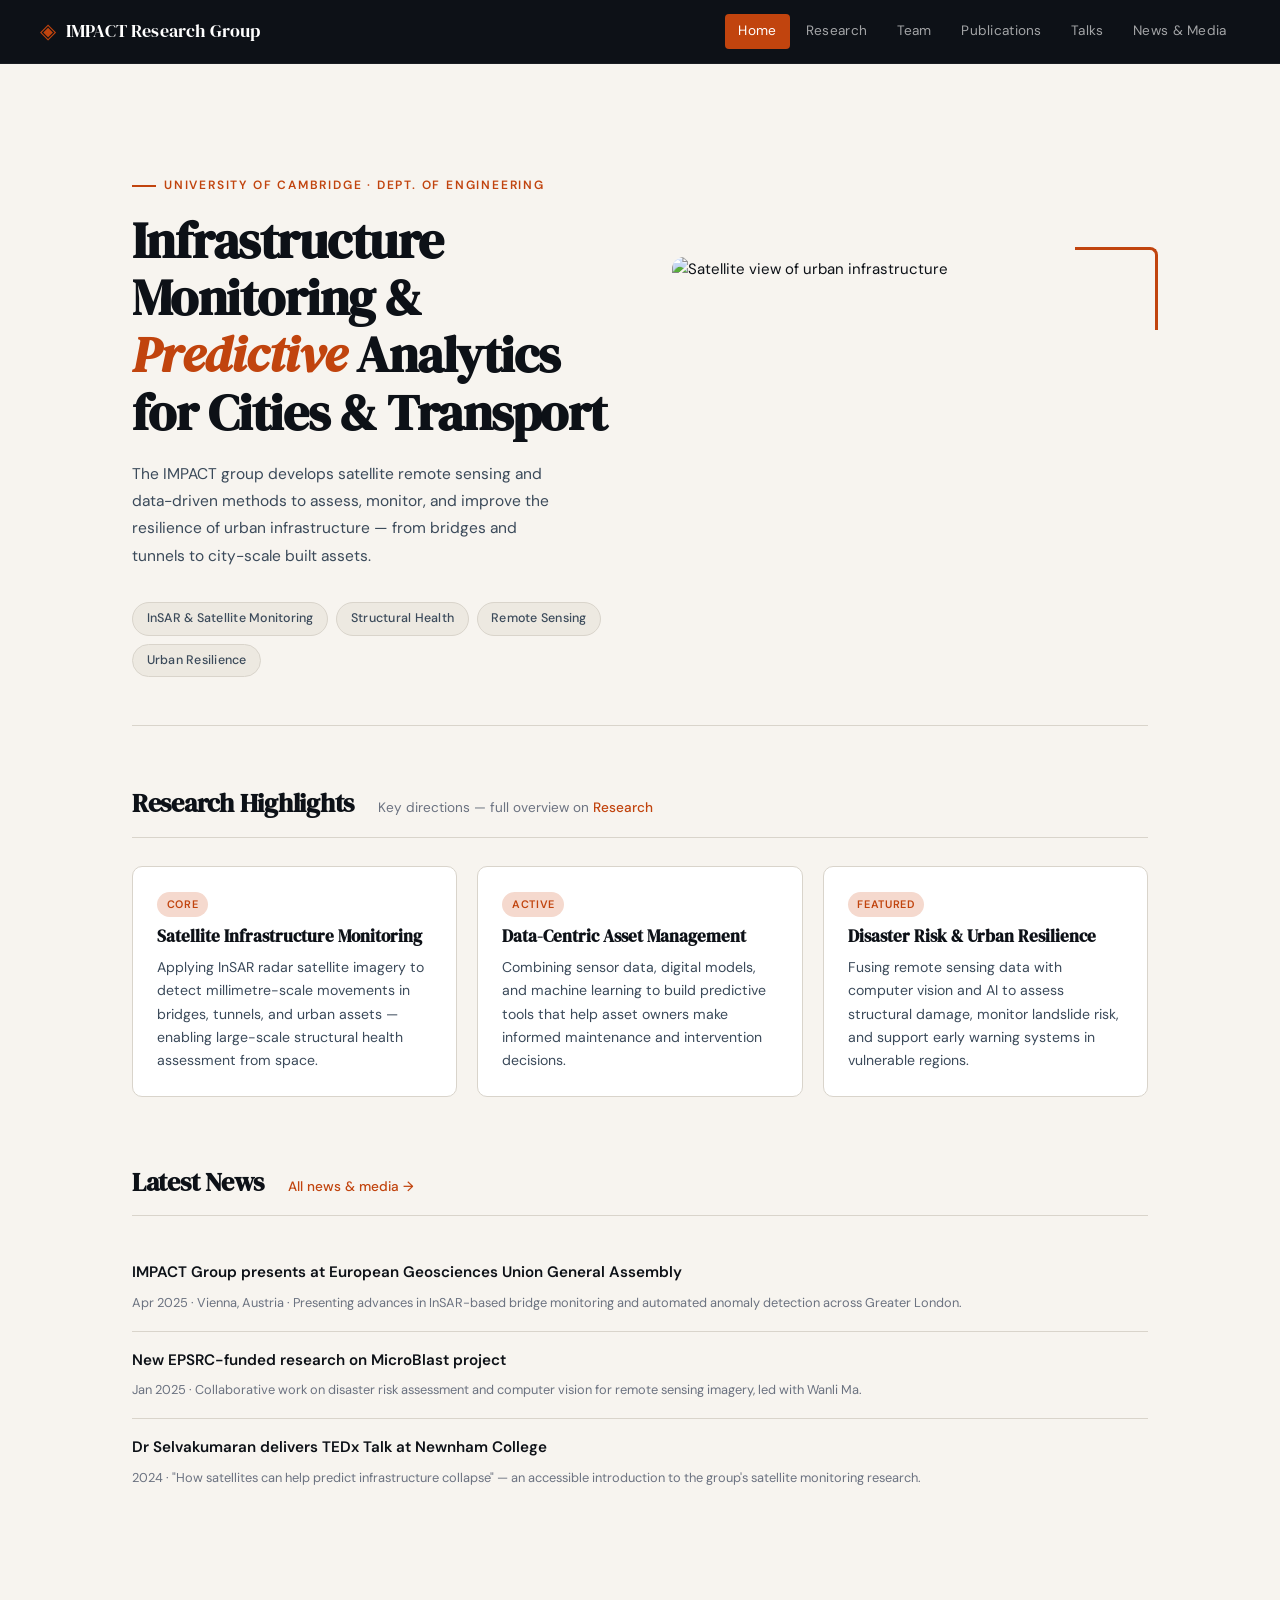
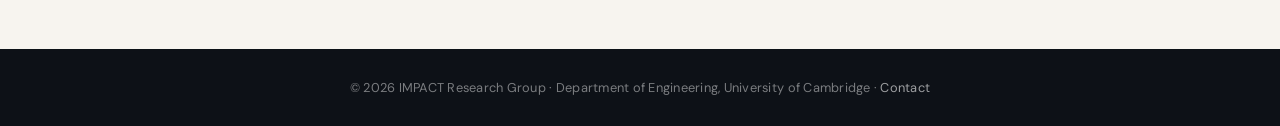
==== index.html @ 57fd888b "Add files via upload" ====
<!DOCTYPE html>
<html lang="en">
<head>
  <meta charset="UTF-8" />
  <title>IMPACT Research Group · University of Cambridge</title>
  <link rel="stylesheet" href="style.css" />
</head>
<body>
  <header class="header">
    <div class="logo">
      <span class="logo-accent">◈</span> IMPACT Research Group
    </div>
    <nav class="nav">
      <a href="index.html" class="active">Home</a>
      <a href="research.html">Research</a>
      <a href="team.html">Team</a>
      <a href="publications.html">Publications</a>
      <a href="talks.html">Talks</a>
      <a href="news-media.html">News &amp; Media</a>
    </nav>
  </header>

  <main class="main">
    <section class="hero">
      <div>
        <div class="hero-eyebrow">University of Cambridge · Dept. of Engineering</div>
        <h1>Infrastructure Monitoring &amp; <em>Predictive</em> Analytics for Cities &amp; Transport</h1>
        <p class="hero-desc">
          The IMPACT group develops satellite remote sensing and data-driven methods
          to assess, monitor, and improve the resilience of urban infrastructure —
          from bridges and tunnels to city-scale built assets.
        </p>
        <div class="hero-pills">
          <span class="pill">InSAR &amp; Satellite Monitoring</span>
          <span class="pill">Structural Health</span>
          <span class="pill">Remote Sensing</span>
          <span class="pill">Urban Resilience</span>
        </div>
      </div>
      <div class="hero-image-wrap">
        <img src="https://images.pexels.com/photos/5727808/pexels-photo-5727808.jpeg"
             alt="Satellite view of urban infrastructure" />
      </div>
    </section>

    <section class="section">
      <div class="section-header">
        <h2 class="section-title">Research Highlights</h2>
        <span class="section-subtitle">Key directions — full overview on <a href="research.html" class="link">Research</a></span>
      </div>
      <div class="grid grid-3">
        <article class="card">
          <div class="badge">Core</div>
          <h3>Satellite Infrastructure Monitoring</h3>
          <p>
            Applying InSAR radar satellite imagery to detect millimetre-scale movements in bridges,
            tunnels, and urban assets — enabling large-scale structural health assessment from space.
          </p>
        </article>
        <article class="card">
          <div class="badge">Active</div>
          <h3>Data-Centric Asset Management</h3>
          <p>
            Combining sensor data, digital models, and machine learning to build predictive
            tools that help asset owners make informed maintenance and intervention decisions.
          </p>
        </article>
        <article class="card">
          <div class="badge">Featured</div>
          <h3>Disaster Risk &amp; Urban Resilience</h3>
          <p>
            Fusing remote sensing data with computer vision and AI to assess structural damage,
            monitor landslide risk, and support early warning systems in vulnerable regions.
          </p>
        </article>
      </div>
    </section>

    <section class="section">
      <div class="section-header">
        <h2 class="section-title">Latest News</h2>
        <span class="section-subtitle"><a href="news-media.html" class="link">All news &amp; media →</a></span>
      </div>
      <ul class="list">
        <li class="list-item">
          <strong>IMPACT Group presents at European Geosciences Union General Assembly</strong>
          <span class="meta">Apr 2025 · Vienna, Austria · Presenting advances in InSAR-based bridge monitoring and automated anomaly detection across Greater London.</span>
        </li>
        <li class="list-item">
          <strong>New EPSRC-funded research on MicroBlast project</strong>
          <span class="meta">Jan 2025 · Collaborative work on disaster risk assessment and computer vision for remote sensing imagery, led with Wanli Ma.</span>
        </li>
        <li class="list-item">
          <strong>Dr Selvakumaran delivers TEDx Talk at Newnham College</strong>
          <span class="meta">2024 · "How satellites can help predict infrastructure collapse" — an accessible introduction to the group's satellite monitoring research.</span>
        </li>
      </ul>
    </section>
  </main>

  <footer class="footer">
    © 2026 IMPACT Research Group · Department of Engineering, University of Cambridge ·
    <a href="mailto:ss683@cam.ac.uk">Contact</a>
  </footer>
</body>
</html>
---- style.css ----
@import url('https://fonts.googleapis.com/css2?family=DM+Serif+Display:ital@0;1&family=DM+Sans:ital,opsz,wght@0,9..40,300;0,9..40,400;0,9..40,500;0,9..40,600;1,9..40,300&display=swap');

:root {
  --ink: #0d1117;
  --paper: #f7f4ef;
  --cream: #ede9e1;
  --rust: #c1440e;
  --rust-light: #f5d9ce;
  --slate: #3b4a5a;
  --mid: #6b7280;
  --border: #d9d4cb;
  --white: #ffffff;
}

* {
  margin: 0;
  padding: 0;
  box-sizing: border-box;
}

body {
  background: var(--paper);
  color: var(--ink);
  font-family: 'DM Sans', sans-serif;
  line-height: 1.65;
  font-size: 15px;
}

/* HEADER */
.header {
  background: var(--ink);
  padding: 0 2.5rem;
  display: flex;
  justify-content: space-between;
  align-items: center;
  height: 64px;
  position: sticky;
  top: 0;
  z-index: 100;
  border-bottom: 1px solid rgba(255,255,255,0.05);
}

.logo {
  font-family: 'DM Serif Display', serif;
  font-size: 1.15rem;
  color: var(--white);
  letter-spacing: 0.01em;
  display: flex;
  align-items: center;
  gap: 0.6rem;
}

.logo-accent {
  color: var(--rust);
  font-size: 1.3rem;
}

.nav {
  display: flex;
  align-items: center;
  gap: 0.15rem;
}

.nav a {
  color: rgba(255,255,255,0.62);
  text-decoration: none;
  font-size: 0.85rem;
  font-weight: 400;
  padding: 0.4rem 0.85rem;
  border-radius: 4px;
  letter-spacing: 0.02em;
  transition: color 0.2s, background 0.2s;
}

.nav a:hover {
  color: var(--white);
  background: rgba(255,255,255,0.08);
}

.nav a.active {
  color: var(--white);
  background: var(--rust);
}

/* MAIN */
.main {
  max-width: 1080px;
  margin: 0 auto;
  padding: 3rem 2rem 5rem;
}

/* HERO */
.hero {
  display: grid;
  grid-template-columns: 1fr 1fr;
  gap: 4rem;
  align-items: center;
  padding: 4rem 0 3rem;
  border-bottom: 1px solid var(--border);
  margin-bottom: 3.5rem;
}

.hero-eyebrow {
  font-size: 0.75rem;
  font-weight: 600;
  letter-spacing: 0.15em;
  text-transform: uppercase;
  color: var(--rust);
  margin-bottom: 1rem;
  display: flex;
  align-items: center;
  gap: 0.5rem;
}

.hero-eyebrow::before {
  content: '';
  display: inline-block;
  width: 24px;
  height: 2px;
  background: var(--rust);
}

.hero h1 {
  font-family: 'DM Serif Display', serif;
  font-size: clamp(2.2rem, 4vw, 3.2rem);
  line-height: 1.12;
  color: var(--ink);
  margin-bottom: 1.25rem;
  letter-spacing: -0.01em;
}

.hero h1 em {
  font-style: italic;
  color: var(--rust);
}

.hero-desc {
  color: var(--slate);
  font-size: 0.97rem;
  max-width: 440px;
  line-height: 1.75;
  margin-bottom: 2rem;
}

.hero-pills {
  display: flex;
  flex-wrap: wrap;
  gap: 0.5rem;
}

.pill {
  background: var(--cream);
  border: 1px solid var(--border);
  color: var(--slate);
  font-size: 0.78rem;
  padding: 0.35rem 0.85rem;
  border-radius: 999px;
  font-weight: 500;
  letter-spacing: 0.02em;
}

.hero-image-wrap {
  position: relative;
}

.hero-image-wrap img {
  width: 100%;
  border-radius: 12px;
  object-fit: cover;
  height: 340px;
  display: block;
}

.hero-image-wrap::before {
  content: '';
  position: absolute;
  inset: -10px -10px auto auto;
  width: 80px;
  height: 80px;
  border-top: 3px solid var(--rust);
  border-right: 3px solid var(--rust);
  border-radius: 0 8px 0 0;
  z-index: 1;
}

/* SECTIONS */
.section {
  margin-bottom: 4rem;
}

.section-header {
  display: flex;
  align-items: baseline;
  gap: 1.5rem;
  margin-bottom: 1.75rem;
  padding-bottom: 0.75rem;
  border-bottom: 1px solid var(--border);
}

.section-title {
  font-family: 'DM Serif Display', serif;
  font-size: 1.6rem;
  color: var(--ink);
  letter-spacing: -0.01em;
}

.section-subtitle {
  font-size: 0.85rem;
  color: var(--mid);
}

/* CARDS */
.grid {
  display: grid;
  gap: 1.25rem;
}

.grid-3 {
  grid-template-columns: repeat(auto-fit, minmax(260px, 1fr));
}

.card {
  background: var(--white);
  border: 1px solid var(--border);
  border-radius: 10px;
  padding: 1.5rem;
  transition: border-color 0.2s, box-shadow 0.2s, transform 0.2s;
}

.card:hover {
  border-color: var(--rust);
  box-shadow: 0 8px 32px rgba(193,68,14,0.08);
  transform: translateY(-2px);
}

.card h3 {
  font-family: 'DM Serif Display', serif;
  font-size: 1.05rem;
  color: var(--ink);
  margin-bottom: 0.5rem;
  line-height: 1.3;
}

.card p {
  font-size: 0.88rem;
  color: var(--slate);
  line-height: 1.65;
}

.card img {
  width: 100%;
  border-radius: 7px;
  margin-bottom: 1rem;
  height: 160px;
  object-fit: cover;
}

.badge {
  display: inline-block;
  font-size: 0.68rem;
  padding: 0.2rem 0.6rem;
  border-radius: 999px;
  background: var(--rust-light);
  color: var(--rust);
  font-weight: 600;
  letter-spacing: 0.06em;
  text-transform: uppercase;
  margin-bottom: 0.6rem;
}

/* LISTS */
.list {
  list-style: none;
  padding: 0;
}

.list-item {
  padding: 1rem 0;
  border-bottom: 1px solid var(--border);
  font-size: 0.92rem;
}

.list-item:last-child {
  border-bottom: none;
}

.list-item strong {
  display: block;
  font-size: 0.95rem;
  color: var(--ink);
  margin-bottom: 0.3rem;
  font-weight: 600;
}

.meta {
  font-size: 0.8rem;
  color: var(--mid);
  line-height: 1.6;
}

a.link {
  color: var(--rust);
  text-decoration: none;
  font-weight: 500;
  border-bottom: 1px solid transparent;
  transition: border-color 0.2s;
}

a.link:hover {
  border-bottom-color: var(--rust);
}

/* TEAM */
.team-grid {
  display: grid;
  grid-template-columns: repeat(auto-fit, minmax(220px, 1fr));
  gap: 1.5rem;
}

.team-card {
  background: var(--white);
  border: 1px solid var(--border);
  border-radius: 10px;
  padding: 1.75rem 1.5rem;
  text-align: center;
  transition: border-color 0.2s, box-shadow 0.2s;
}

.team-card:hover {
  border-color: var(--rust);
  box-shadow: 0 8px 32px rgba(193,68,14,0.08);
}

.team-card img {
  width: 88px;
  height: 88px;
  border-radius: 50%;
  object-fit: cover;
  margin: 0 auto 1rem;
  display: block;
  border: 3px solid var(--cream);
  filter: grayscale(15%);
}

.team-card h3 {
  font-family: 'DM Serif Display', serif;
  font-size: 1.05rem;
  color: var(--ink);
  margin-bottom: 0.2rem;
}

.team-card .role {
  font-size: 0.78rem;
  color: var(--rust);
  font-weight: 600;
  letter-spacing: 0.04em;
  text-transform: uppercase;
  margin-bottom: 0.5rem;
}

.team-card p.meta {
  font-size: 0.83rem;
  color: var(--slate);
  margin-bottom: 0.85rem;
  line-height: 1.5;
}

.team-card .links {
  display: flex;
  justify-content: center;
  gap: 0.4rem;
  flex-wrap: wrap;
}

.team-card .links a {
  font-size: 0.75rem;
  padding: 0.25rem 0.6rem;
  border-radius: 4px;
  background: var(--cream);
  color: var(--slate);
  text-decoration: none;
  font-weight: 500;
  transition: background 0.2s, color 0.2s;
}

.team-card .links a:hover {
  background: var(--rust);
  color: var(--white);
}

/* FOOTER */
.footer {
  background: var(--ink);
  color: rgba(255,255,255,0.45);
  text-align: center;
  padding: 1.75rem 0;
  font-size: 0.8rem;
  letter-spacing: 0.02em;
  margin-top: 0;
}

.footer a {
  color: rgba(255,255,255,0.6);
  text-decoration: none;
}

.footer a:hover {
  color: var(--rust);
}

/* RESPONSIVE */
@media (max-width: 768px) {
  .hero {
    grid-template-columns: 1fr;
    gap: 2rem;
    padding: 2.5rem 0 2rem;
  }
  .header {
    flex-direction: column;
    height: auto;
    padding: 1rem 1.5rem;
    gap: 0.75rem;
    position: static;
  }
  .nav {
    flex-wrap: wrap;
    justify-content: center;
  }
  .main {
    padding: 2rem 1.25rem 3rem;
  }
  .hero-image-wrap::before {
    display: none;
  }
}
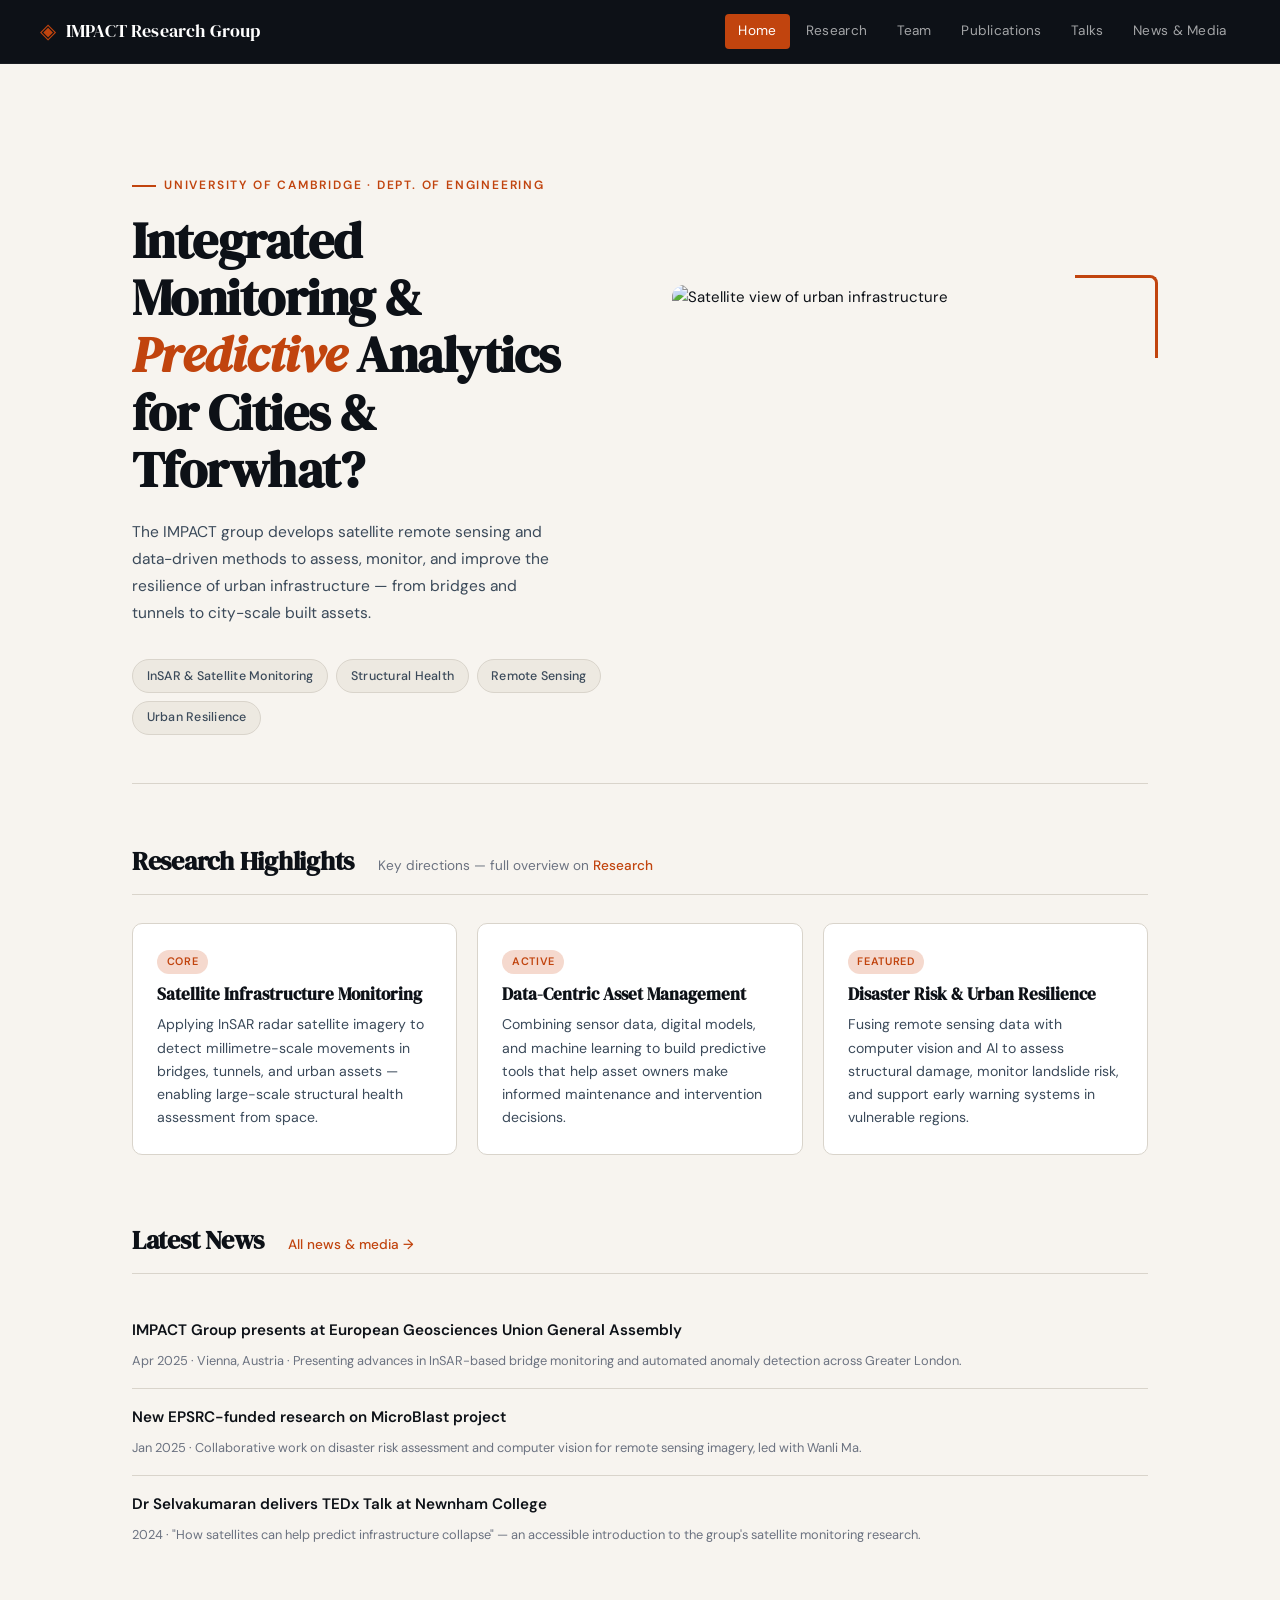
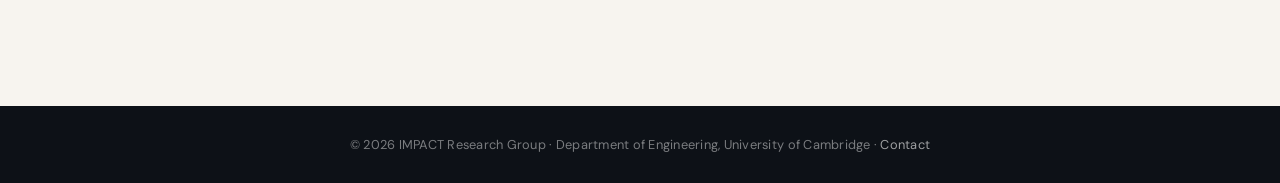
==== commit 49e8bffa: "Update hero heading for infrastructure monitoring" ====
--- a/index.html
+++ b/index.html
@@ -24,7 +24,7 @@
     <section class="hero">
       <div>
         <div class="hero-eyebrow">University of Cambridge · Dept. of Engineering</div>
-        <h1>Infrastructure Monitoring &amp; <em>Predictive</em> Analytics for Cities &amp; Transport</h1>
+        <h1>Integrated Monitoring &amp; <em>Predictive</em> Analytics for Cities &amp; Tforwhat?</h1>
         <p class="hero-desc">
           The IMPACT group develops satellite remote sensing and data-driven methods
           to assess, monitor, and improve the resilience of urban infrastructure —
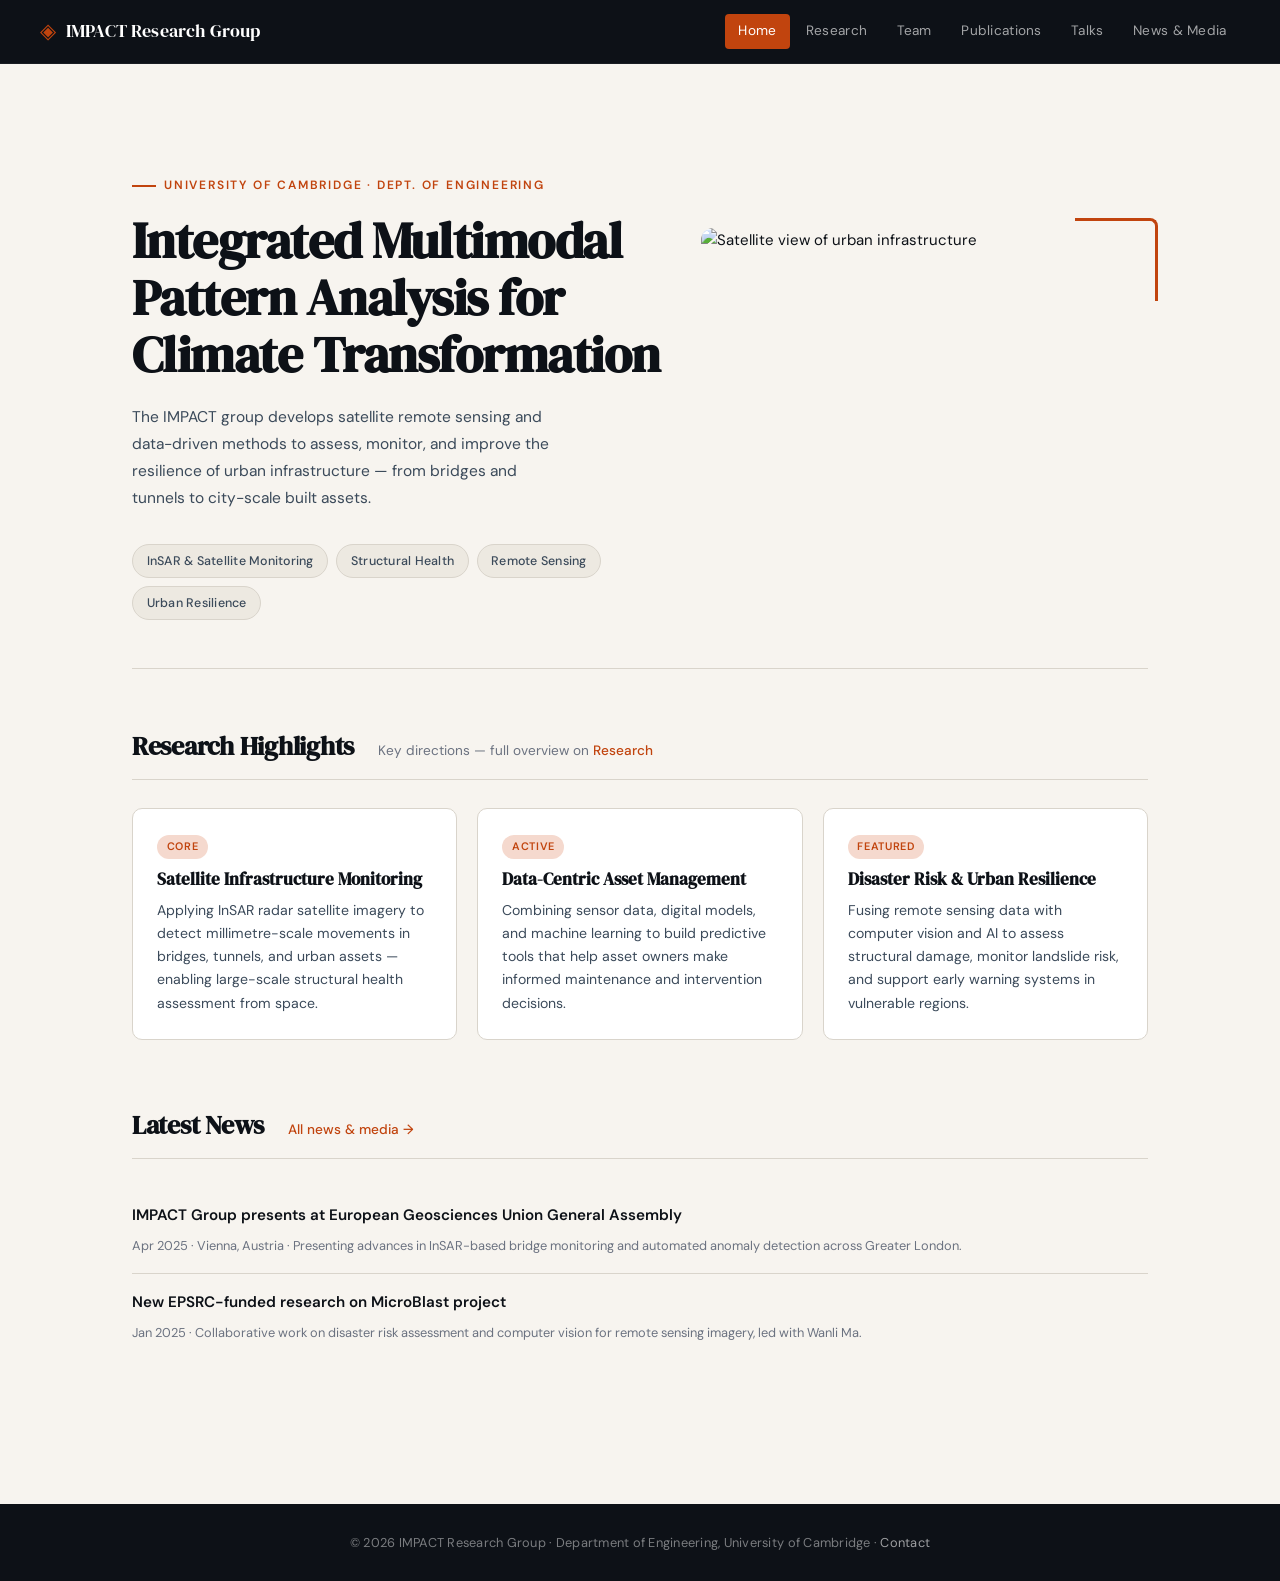
==== commit 86c0f6f1: "Add files via upload" ====
--- a/index.html
+++ b/index.html
@@ -24,7 +24,7 @@
     <section class="hero">
       <div>
         <div class="hero-eyebrow">University of Cambridge · Dept. of Engineering</div>
-        <h1>Integrated Monitoring &amp; <em>Predictive</em> Analytics for Cities &amp; Tforwhat?</h1>
+        <h1> Integrated Multimodal Pattern Analysis for Climate Transformation</h1>
         <p class="hero-desc">
           The IMPACT group develops satellite remote sensing and data-driven methods
           to assess, monitor, and improve the resilience of urban infrastructure —
@@ -38,7 +38,7 @@
         </div>
       </div>
       <div class="hero-image-wrap">
-        <img src="https://images.pexels.com/photos/5727808/pexels-photo-5727808.jpeg"
+        <img src="C:\site\photos\black.png"
              alt="Satellite view of urban infrastructure" />
       </div>
     </section>
@@ -90,10 +90,6 @@
           <strong>New EPSRC-funded research on MicroBlast project</strong>
           <span class="meta">Jan 2025 · Collaborative work on disaster risk assessment and computer vision for remote sensing imagery, led with Wanli Ma.</span>
         </li>
-        <li class="list-item">
-          <strong>Dr Selvakumaran delivers TEDx Talk at Newnham College</strong>
-          <span class="meta">2024 · "How satellites can help predict infrastructure collapse" — an accessible introduction to the group's satellite monitoring research.</span>
-        </li>
       </ul>
     </section>
   </main>
--- a/style.css
+++ b/style.css
@@ -92,8 +92,8 @@
 /* HERO */
 .hero {
   display: grid;
-  grid-template-columns: 1fr 1fr;
-  gap: 4rem;
+  grid-template-columns: 1.2fr 1fr;
+  gap: 2rem;
   align-items: center;
   padding: 4rem 0 3rem;
   border-bottom: 1px solid var(--border);
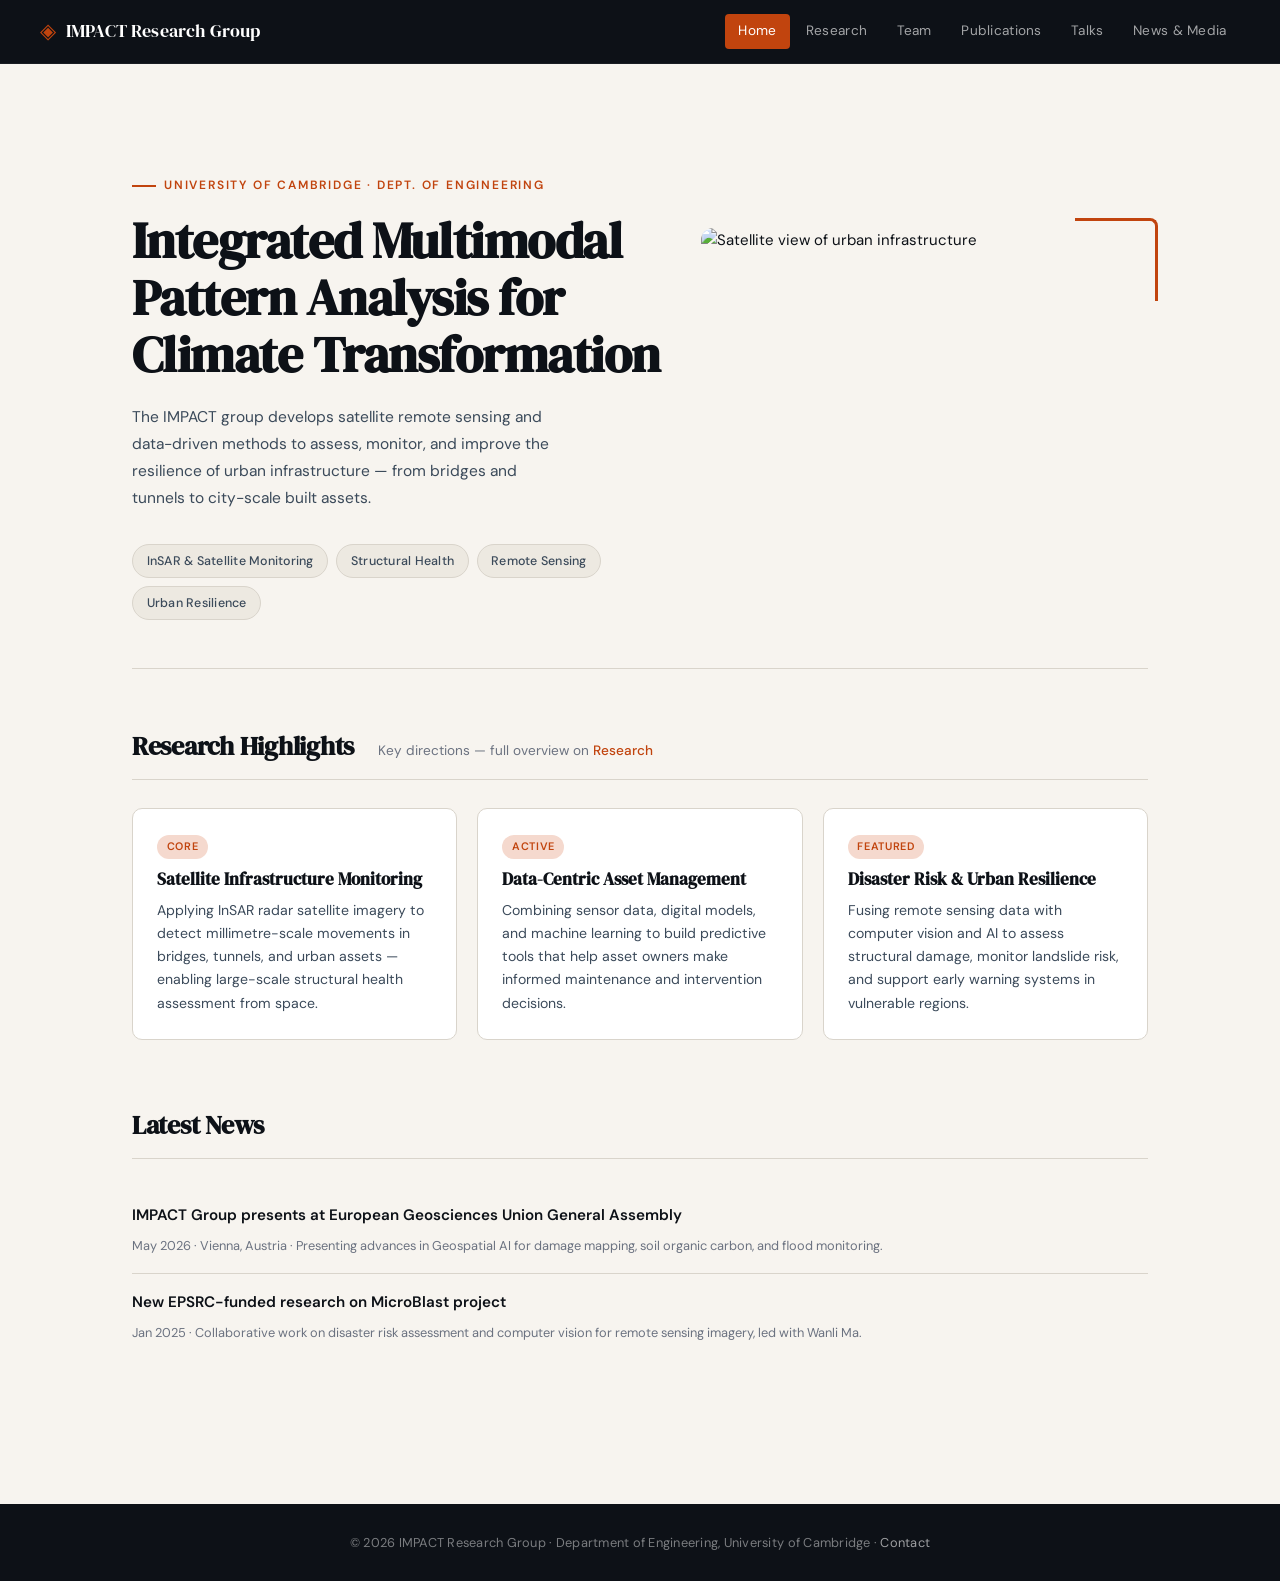
==== commit 22ec722d: "Add files via upload" ====
--- a/index.html
+++ b/index.html
@@ -38,7 +38,7 @@
         </div>
       </div>
       <div class="hero-image-wrap">
-        <img src="C:\site\photos\black.png"
+        <img src="C:\site\photos\white.png"
              alt="Satellite view of urban infrastructure" />
       </div>
     </section>
@@ -79,12 +79,11 @@
     <section class="section">
       <div class="section-header">
         <h2 class="section-title">Latest News</h2>
-        <span class="section-subtitle"><a href="news-media.html" class="link">All news &amp; media →</a></span>
       </div>
       <ul class="list">
         <li class="list-item">
           <strong>IMPACT Group presents at European Geosciences Union General Assembly</strong>
-          <span class="meta">Apr 2025 · Vienna, Austria · Presenting advances in InSAR-based bridge monitoring and automated anomaly detection across Greater London.</span>
+          <span class="meta">May 2026 · Vienna, Austria · Presenting advances in Geospatial AI for damage mapping, soil organic carbon, and flood monitoring.</span>
         </li>
         <li class="list-item">
           <strong>New EPSRC-funded research on MicroBlast project</strong>
